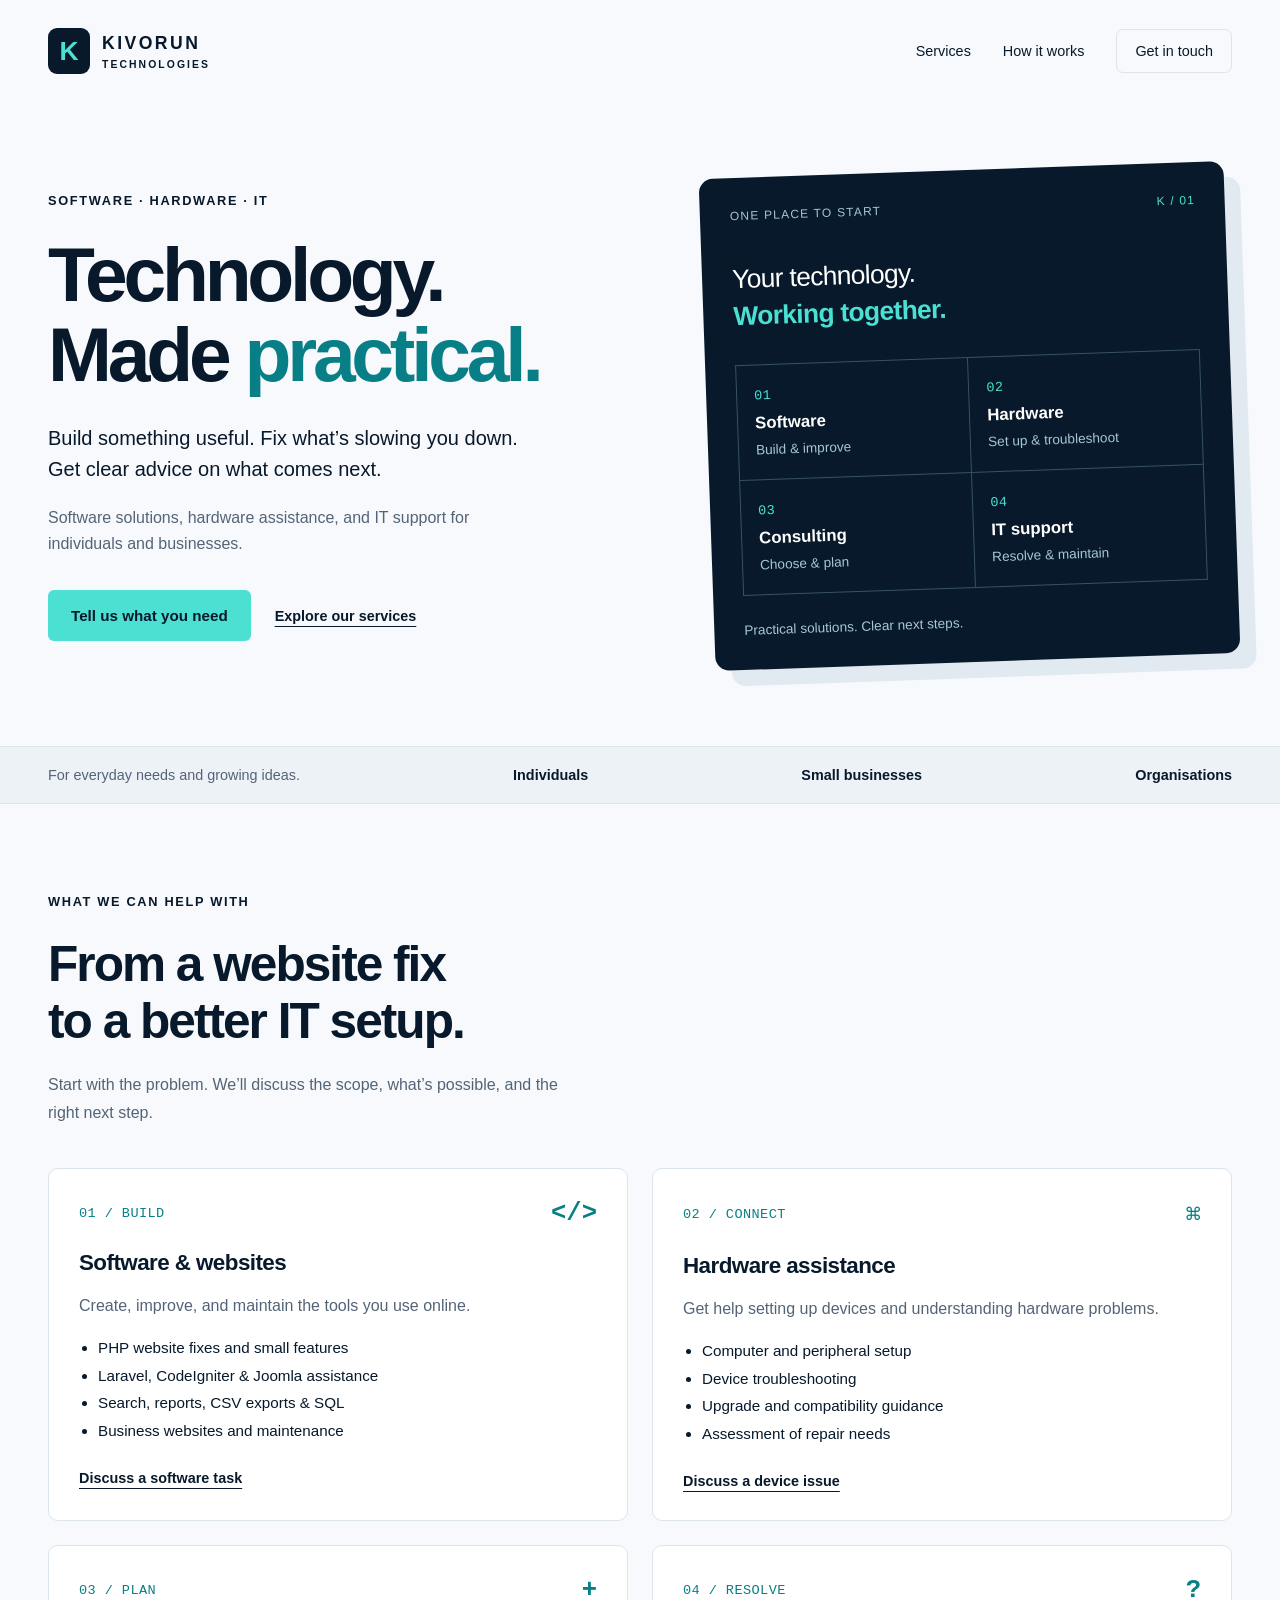
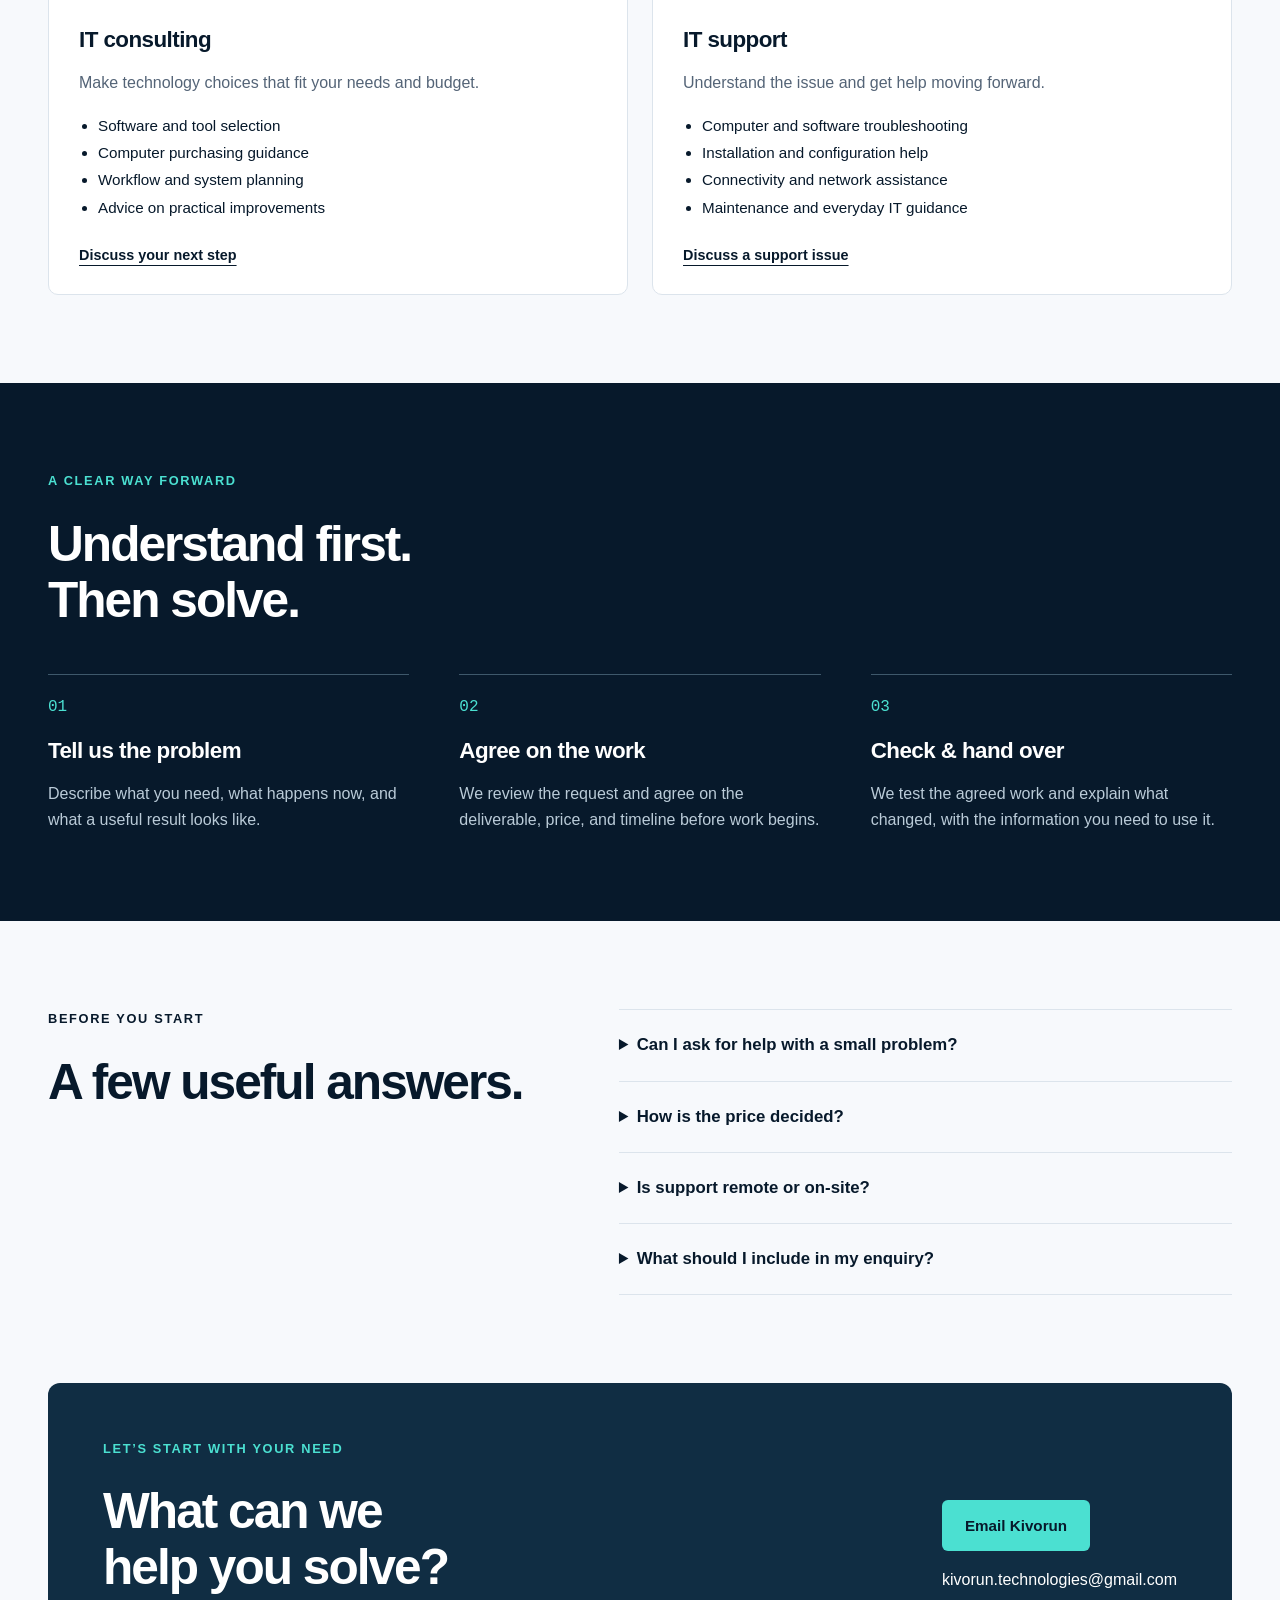
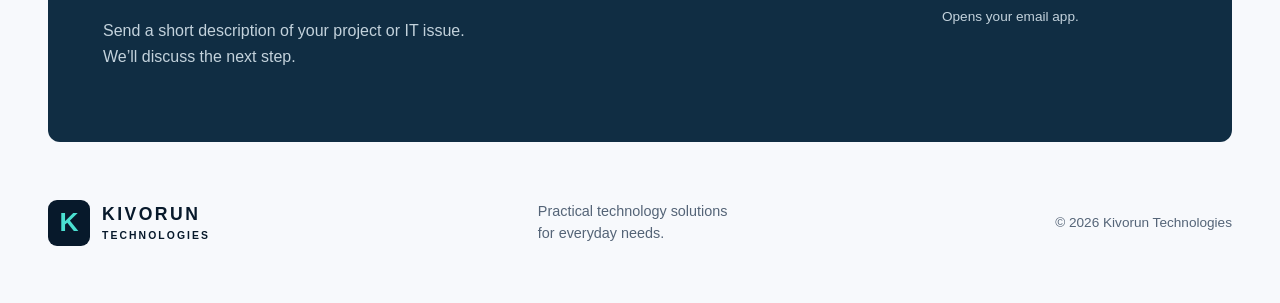
==== index.html @ 5a0845a8 "Launch Kivorun Technologies company website" ====
<!doctype html>
<html lang="en">
<head>
<meta charset="utf-8"><meta name="viewport" content="width=device-width,initial-scale=1">
<title>Kivorun Technologies | Software, Hardware & IT Support</title>
<meta name="description" content="Practical software and website solutions, hardware assistance, IT consulting and technical support for individuals and businesses.">
<meta name="theme-color" content="#07192b">
<link rel="icon" type="image/svg+xml" href="data:image/svg+xml,%3Csvg xmlns='http://www.w3.org/2000/svg' viewBox='0 0 64 64'%3E%3Crect width='64' height='64' rx='14' fill='%2307192b'/%3E%3Cpath d='M18 14v36M46 14L28 32l18 18' stroke='%234be0d1' stroke-width='7' fill='none'/%3E%3C/svg%3E">
<link rel="stylesheet" href="styles.css">
</head>
<body>
<a class="skip" href="#main">Skip to content</a>
<header class="shell header">
<a href="#" class="brand" aria-label="Kivorun Technologies home"><span class="mark" aria-hidden="true">K</span><span>KIVORUN<small>TECHNOLOGIES</small></span></a>
<nav aria-label="Main navigation"><a href="#services">Services</a><a href="#approach">How it works</a><a class="nav-contact" href="#contact">Get in touch</a></nav>
</header>
<main id="main">
<section class="hero shell">
<div class="hero-copy"><p class="eyebrow">SOFTWARE · HARDWARE · IT</p><h1>Technology.<br>Made <span>practical.</span></h1><p class="lead">Build something useful. Fix what’s slowing you down. Get clear advice on what comes next.</p><p class="hero-detail">Software solutions, hardware assistance, and IT support for individuals and businesses.</p><div class="actions"><a class="button primary" href="#contact">Tell us what you need</a><a class="text-link" href="#services">Explore our services</a></div></div>
<div class="service-map" role="img" aria-label="Four connected service areas: software, hardware, consulting and support."><div class="map-top"><span>ONE PLACE TO START</span><span class="map-id">K / 01</span></div><div class="map-center">Your technology.<br><strong>Working together.</strong></div><div class="map-grid"><div><span class="number">01</span><strong>Software</strong><small>Build & improve</small></div><div><span class="number">02</span><strong>Hardware</strong><small>Set up & troubleshoot</small></div><div><span class="number">03</span><strong>Consulting</strong><small>Choose & plan</small></div><div><span class="number">04</span><strong>IT support</strong><small>Resolve & maintain</small></div></div><div class="map-bottom">Practical solutions. Clear next steps.</div></div>
</section>
<div class="audience"><div class="shell"><p>For everyday needs and growing ideas.</p><span>Individuals</span><span>Small businesses</span><span>Organisations</span></div></div>
<section class="section shell" id="services"><div class="section-heading"><p class="eyebrow">WHAT WE CAN HELP WITH</p><h2>From a website fix<br>to a better IT setup.</h2><p>Start with the problem. We’ll discuss the scope, what’s possible, and the right next step.</p></div>
<div class="services">
<article class="service"><div class="service-head"><span class="number">01 / BUILD</span><span aria-hidden="true">&lt;/&gt;</span></div><h3>Software & websites</h3><p>Create, improve, and maintain the tools you use online.</p><ul><li>PHP website fixes and small features</li><li>Laravel, CodeIgniter & Joomla assistance</li><li>Search, reports, CSV exports & SQL</li><li>Business websites and maintenance</li></ul><a href="mailto:kivorun.technologies@gmail.com?subject=Software%20and%20website%20enquiry">Discuss a software task</a></article>
<article class="service"><div class="service-head"><span class="number">02 / CONNECT</span><span aria-hidden="true">⌘</span></div><h3>Hardware assistance</h3><p>Get help setting up devices and understanding hardware problems.</p><ul><li>Computer and peripheral setup</li><li>Device troubleshooting</li><li>Upgrade and compatibility guidance</li><li>Assessment of repair needs</li></ul><a href="mailto:kivorun.technologies@gmail.com?subject=Hardware%20assistance%20enquiry">Discuss a device issue</a></article>
<article class="service"><div class="service-head"><span class="number">03 / PLAN</span><span aria-hidden="true">+</span></div><h3>IT consulting</h3><p>Make technology choices that fit your needs and budget.</p><ul><li>Software and tool selection</li><li>Computer purchasing guidance</li><li>Workflow and system planning</li><li>Advice on practical improvements</li></ul><a href="mailto:kivorun.technologies@gmail.com?subject=IT%20consulting%20enquiry">Discuss your next step</a></article>
<article class="service"><div class="service-head"><span class="number">04 / RESOLVE</span><span aria-hidden="true">?</span></div><h3>IT support</h3><p>Understand the issue and get help moving forward.</p><ul><li>Computer and software troubleshooting</li><li>Installation and configuration help</li><li>Connectivity and network assistance</li><li>Maintenance and everyday IT guidance</li></ul><a href="mailto:kivorun.technologies@gmail.com?subject=IT%20support%20enquiry">Discuss a support issue</a></article>
</div></section>
<section class="approach section" id="approach"><div class="shell"><div class="section-heading"><p class="eyebrow">A CLEAR WAY FORWARD</p><h2>Understand first.<br>Then solve.</h2></div><ol class="steps"><li><span>01</span><h3>Tell us the problem</h3><p>Describe what you need, what happens now, and what a useful result looks like.</p></li><li><span>02</span><h3>Agree on the work</h3><p>We review the request and agree on the deliverable, price, and timeline before work begins.</p></li><li><span>03</span><h3>Check & hand over</h3><p>We test the agreed work and explain what changed, with the information you need to use it.</p></li></ol></div></section>
<section class="section shell questions"><div class="section-heading"><p class="eyebrow">BEFORE YOU START</p><h2>A few useful answers.</h2></div><div class="faq"><details><summary>Can I ask for help with a small problem?</summary><p>Yes. A broken form, a software issue, or advice on a computer upgrade is a good place to start. You don’t need a large project to get in touch.</p></details><details><summary>How is the price decided?</summary><p>Pricing depends on the work involved. We review your request first, then agree on the scope and quote before you commit.</p></details><details><summary>Is support remote or on-site?</summary><p>Some software and IT tasks can be handled remotely. For hardware or on-site requests, include your general area so we can confirm whether the work can be arranged.</p></details><details><summary>What should I include in my enquiry?</summary><p>Tell us the service you need, a short description of the issue, and any deadline. Screenshots can help, but remove passwords and private information before sending them.</p></details></div></section>
<section class="contact shell" id="contact"><div><p class="eyebrow">LET’S START WITH YOUR NEED</p><h2>What can we<br>help you solve?</h2><p>Send a short description of your project or IT issue.<br>We’ll discuss the next step.</p></div><div class="contact-action"><a class="button primary" href="mailto:kivorun.technologies@gmail.com?subject=Enquiry%20for%20Kivorun%20Technologies">Email Kivorun</a><a class="email" href="mailto:kivorun.technologies@gmail.com">kivorun.technologies@gmail.com</a><small>Opens your email app.</small></div></section>
</main><footer class="shell footer"><a class="brand" href="#"><span class="mark" aria-hidden="true">K</span><span>KIVORUN<small>TECHNOLOGIES</small></span></a><p>Practical technology solutions<br>for everyday needs.</p><small>© 2026 Kivorun Technologies</small></footer>
</body></html>
---- styles.css ----
:root{--ink:#07192b;--ink2:#102d43;--cyan:#4be0d1;--paper:#f7f9fc;--muted:#546477;--line:#dce4ec;font-family:Arial,Helvetica,sans-serif;color:var(--ink);background:var(--paper);font-synthesis:none;scroll-behavior:smooth}*{box-sizing:border-box}body{margin:0}a{color:inherit;text-decoration:none}a:hover{text-decoration:underline}a:focus-visible,summary:focus-visible{outline:3px solid #007c85;outline-offset:5px}.shell{width:min(1200px,calc(100% - 96px));margin-inline:auto}.skip{position:absolute;left:20px;top:-100px;background:white;padding:16px;z-index:20}.skip:focus{top:12px}.header{display:flex;align-items:center;justify-content:space-between;padding-block:28px}.brand{display:flex;gap:12px;align-items:center;font-size:1.1rem;font-weight:800;letter-spacing:.14em}.brand small{display:block;font-size:.65rem;letter-spacing:.2em;margin-top:5px}.mark{width:42px;height:46px;background:var(--ink);color:var(--cyan);display:grid;place-items:center;border-radius:9px;font-size:1.65rem;letter-spacing:0}nav{display:flex;align-items:center;gap:32px;font-size:.9rem}.nav-contact{border:1px solid var(--line);border-radius:7px;padding:13px 18px}.hero{display:grid;grid-template-columns:1.12fr 1fr;gap:70px;padding-block:68px 84px;align-items:center}.eyebrow{font-size:.8rem;letter-spacing:.13em;font-weight:700;margin:0 0 24px;line-height:1.6}h1{font-size:clamp(3.25rem,6vw,5.7rem);letter-spacing:-.055em;line-height:1.04;margin:0 0 28px;font-weight:800}h1 span{color:#087f87}.lead{font-size:1.25rem;line-height:1.55;max-width:475px;margin:0 0 20px}.hero-detail{font-size:1rem;color:var(--muted);line-height:1.6;max-width:430px}.actions{display:flex;gap:24px;align-items:center;flex-wrap:wrap;margin-top:34px}.button{display:inline-block;padding:17px 23px;border-radius:6px;font-weight:700;font-size:.95rem;text-align:center}.primary{background:var(--cyan);color:var(--ink)}.primary:hover{background:#75eadf;text-decoration:none}.text-link{font-size:.9rem;font-weight:700;text-decoration:underline;text-underline-offset:5px}.service-map{background:var(--ink);color:white;box-shadow:16px 16px 0 #e1eaf1;border-radius:14px;padding:30px;transform:rotate(-2deg)}.map-top{display:flex;justify-content:space-between;gap:20px;color:#a6c6d6;font-size:.75rem;letter-spacing:.1em;line-height:1.4}.map-id{color:var(--cyan)}.map-center{font-size:1.65rem;line-height:1.4;padding:36px 0 30px;letter-spacing:-.025em}.map-center strong{color:var(--cyan)}.map-grid{display:grid;grid-template-columns:1fr 1fr;border-top:1px solid #365264;border-left:1px solid #365264}.map-grid>div{padding:20px 17px;border-right:1px solid #365264;border-bottom:1px solid #365264}.map-grid strong{display:block;font-size:1.05rem;margin:10px 0 7px}.map-grid small{color:#a6c6d6;font-size:.85rem;line-height:1.4}.number{font-family:monospace;font-size:.85rem;letter-spacing:.03em}.map-grid .number{color:var(--cyan)}.map-bottom{color:#a6c6d6;font-size:.85rem;margin-top:25px;line-height:1.4}.audience{border-top:1px solid var(--line);border-bottom:1px solid var(--line);background:#edf2f7}.audience .shell{display:flex;align-items:center;justify-content:space-between;gap:28px;padding-block:20px;flex-wrap:wrap;font-size:.9rem}.audience p{margin:0;color:var(--muted)}.audience span{font-weight:700}.section{padding-block:88px}.section-heading{max-width:670px}h2{font-size:clamp(2rem,4vw,3.1rem);line-height:1.14;letter-spacing:-.04em;margin:0 0 22px}h3{font-size:1.4rem;letter-spacing:-.025em;line-height:1.3;margin:20px 0 13px}.section-heading>p:last-child{line-height:1.7;color:var(--muted);max-width:540px}.services{display:grid;grid-template-columns:repeat(2,1fr);gap:24px;margin-top:42px}.service{padding:30px;background:white;border:1px solid var(--line);border-radius:10px}.service-head{display:flex;justify-content:space-between;align-items:center;color:#087f87}.service-head>span:last-child{font-size:1.6rem;font-family:monospace;font-weight:700}.service p{color:var(--muted);line-height:1.6}.service ul{padding-left:19px;font-size:.95rem;line-height:1.8;margin-bottom:25px}.service>a{font-size:.9rem;font-weight:700;text-decoration:underline;text-underline-offset:5px}.approach{background:var(--ink);color:white}.approach .eyebrow{color:var(--cyan)}.steps{list-style:none;display:grid;grid-template-columns:repeat(3,1fr);gap:50px;padding:0;margin:45px 0 0}.steps li{border-top:1px solid #3e586b;padding-top:22px}.steps span{font-family:monospace;color:var(--cyan);font-size:1rem}.steps p{color:#bacbd8;line-height:1.65;margin-bottom:0}.questions{display:grid;grid-template-columns:1fr 1.2fr;gap:60px}.faq details{border-bottom:1px solid var(--line);padding-block:22px}.faq details:first-child{border-top:1px solid var(--line)}summary{font-size:1.05rem;font-weight:700;cursor:pointer;line-height:1.55}details p{color:var(--muted);line-height:1.7}.contact{background:var(--ink2);border-radius:12px;padding:55px;display:flex;align-items:center;justify-content:space-between;gap:40px;color:white}.contact .eyebrow{color:var(--cyan)}.contact p{line-height:1.65;color:#c3d2dc}.contact-action{display:flex;flex-direction:column;align-items:flex-start;gap:20px}.email{font-size:1rem;overflow-wrap:anywhere}.contact-action small{color:#c3d2dc;font-size:.85rem}.footer{display:flex;align-items:center;justify-content:space-between;gap:30px;padding-block:45px}.footer p{font-size:.9rem;color:var(--muted);line-height:1.5}.footer>small{font-size:.85rem;color:var(--muted)}@media(max-width:900px){.shell{width:calc(100% - 48px)}.hero{gap:35px}.service-map{padding:22px;transform:none}.questions{gap:35px}.steps{gap:26px}.contact{padding:36px}.footer{flex-wrap:wrap}}@media(max-width:680px){.shell{width:calc(100% - 36px)}.header{padding-block:20px;gap:15px;align-items:flex-start}.brand{font-size:.95rem}.mark{width:35px;height:40px}nav{gap:16px;flex-wrap:wrap;justify-content:flex-end;font-size:.85rem}nav a:nth-child(2){display:none}.nav-contact{padding:10px}.hero{grid-template-columns:1fr;padding-block:35px 50px;gap:35px}h1{font-size:3.6rem}.lead{font-size:1.15rem}.service-map{box-shadow:8px 8px 0 #e1eaf1}.audience .shell{gap:18px}.audience p{width:100%}.audience span{font-size:.85rem}.section{padding-block:55px}.services,.steps,.questions{grid-template-columns:1fr}.service{padding:24px}.steps{gap:30px}.questions{gap:18px}.contact{flex-direction:column;align-items:flex-start;padding:28px;gap:20px}.footer{align-items:flex-start;gap:20px;padding-block:35px}.footer p{margin:0}.footer>small{width:100%}.actions{gap:20px}}@media(prefers-reduced-motion:reduce){:root{scroll-behavior:auto}}
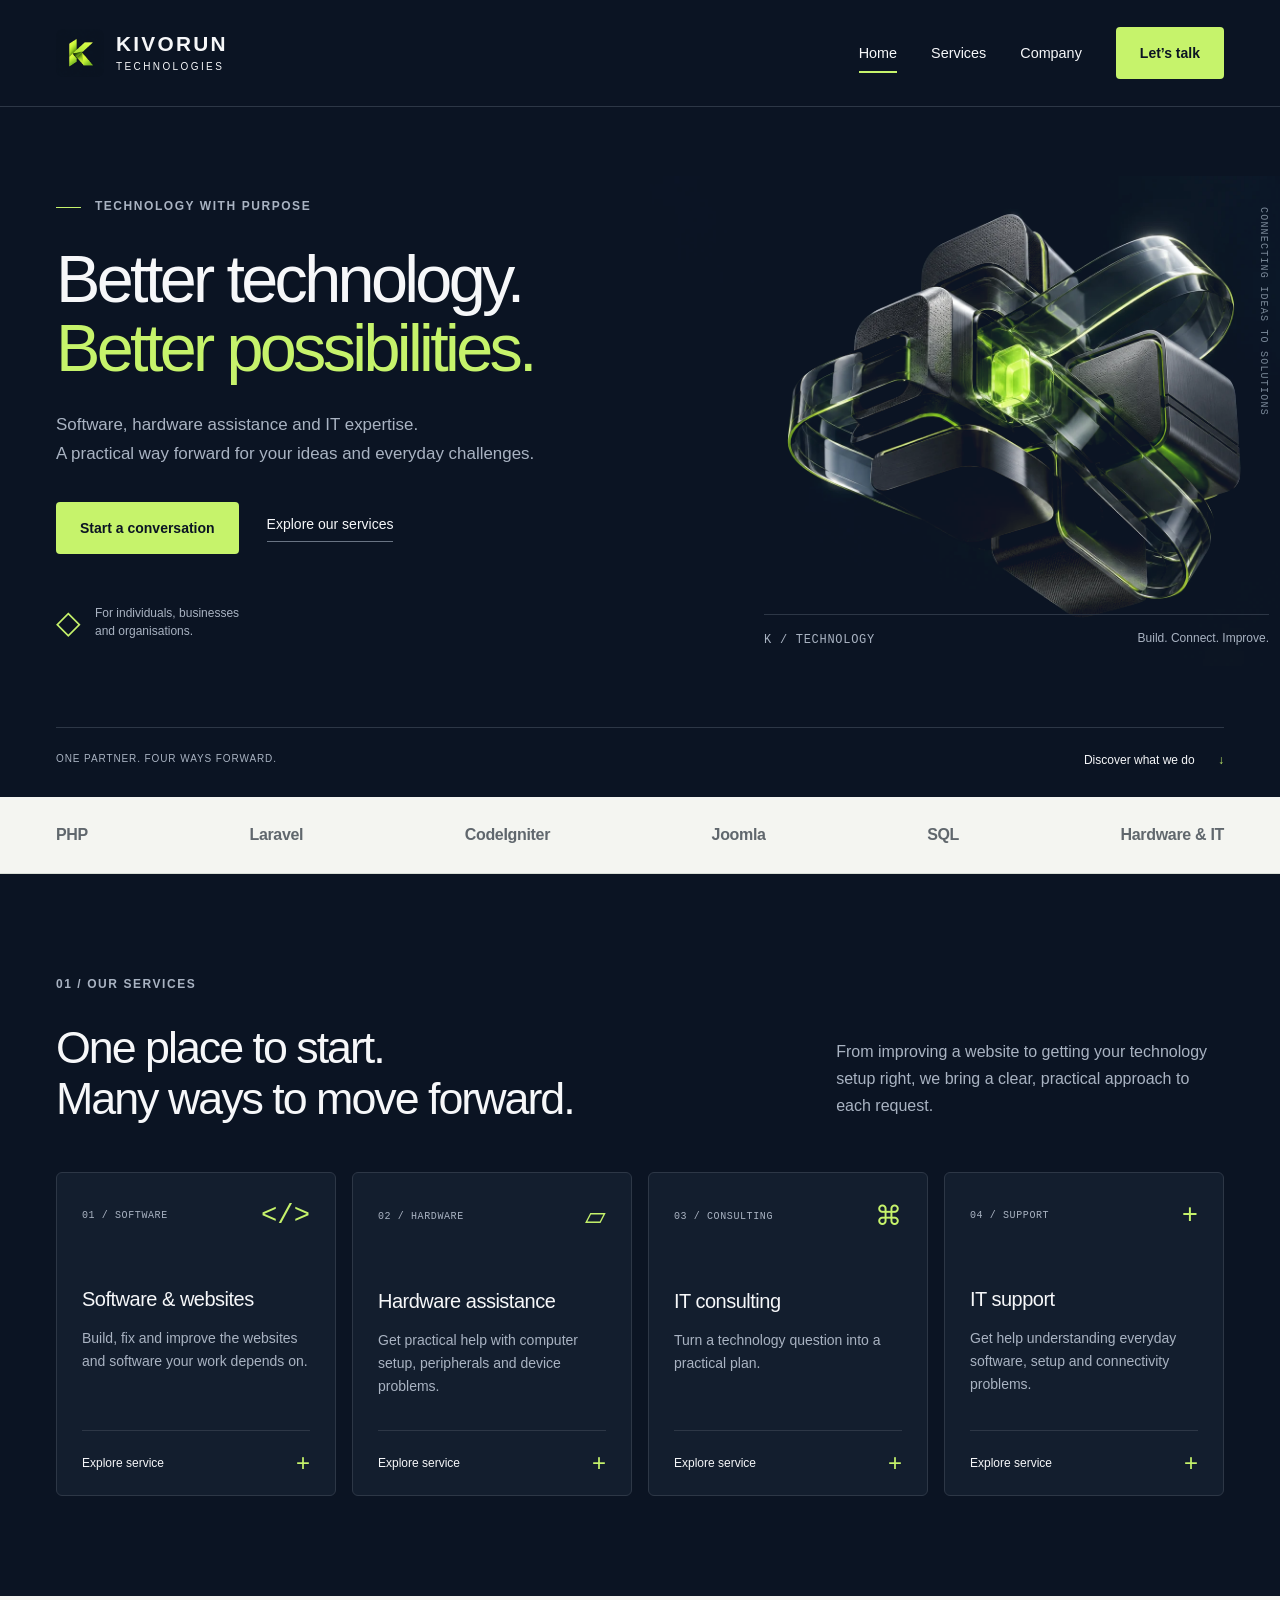
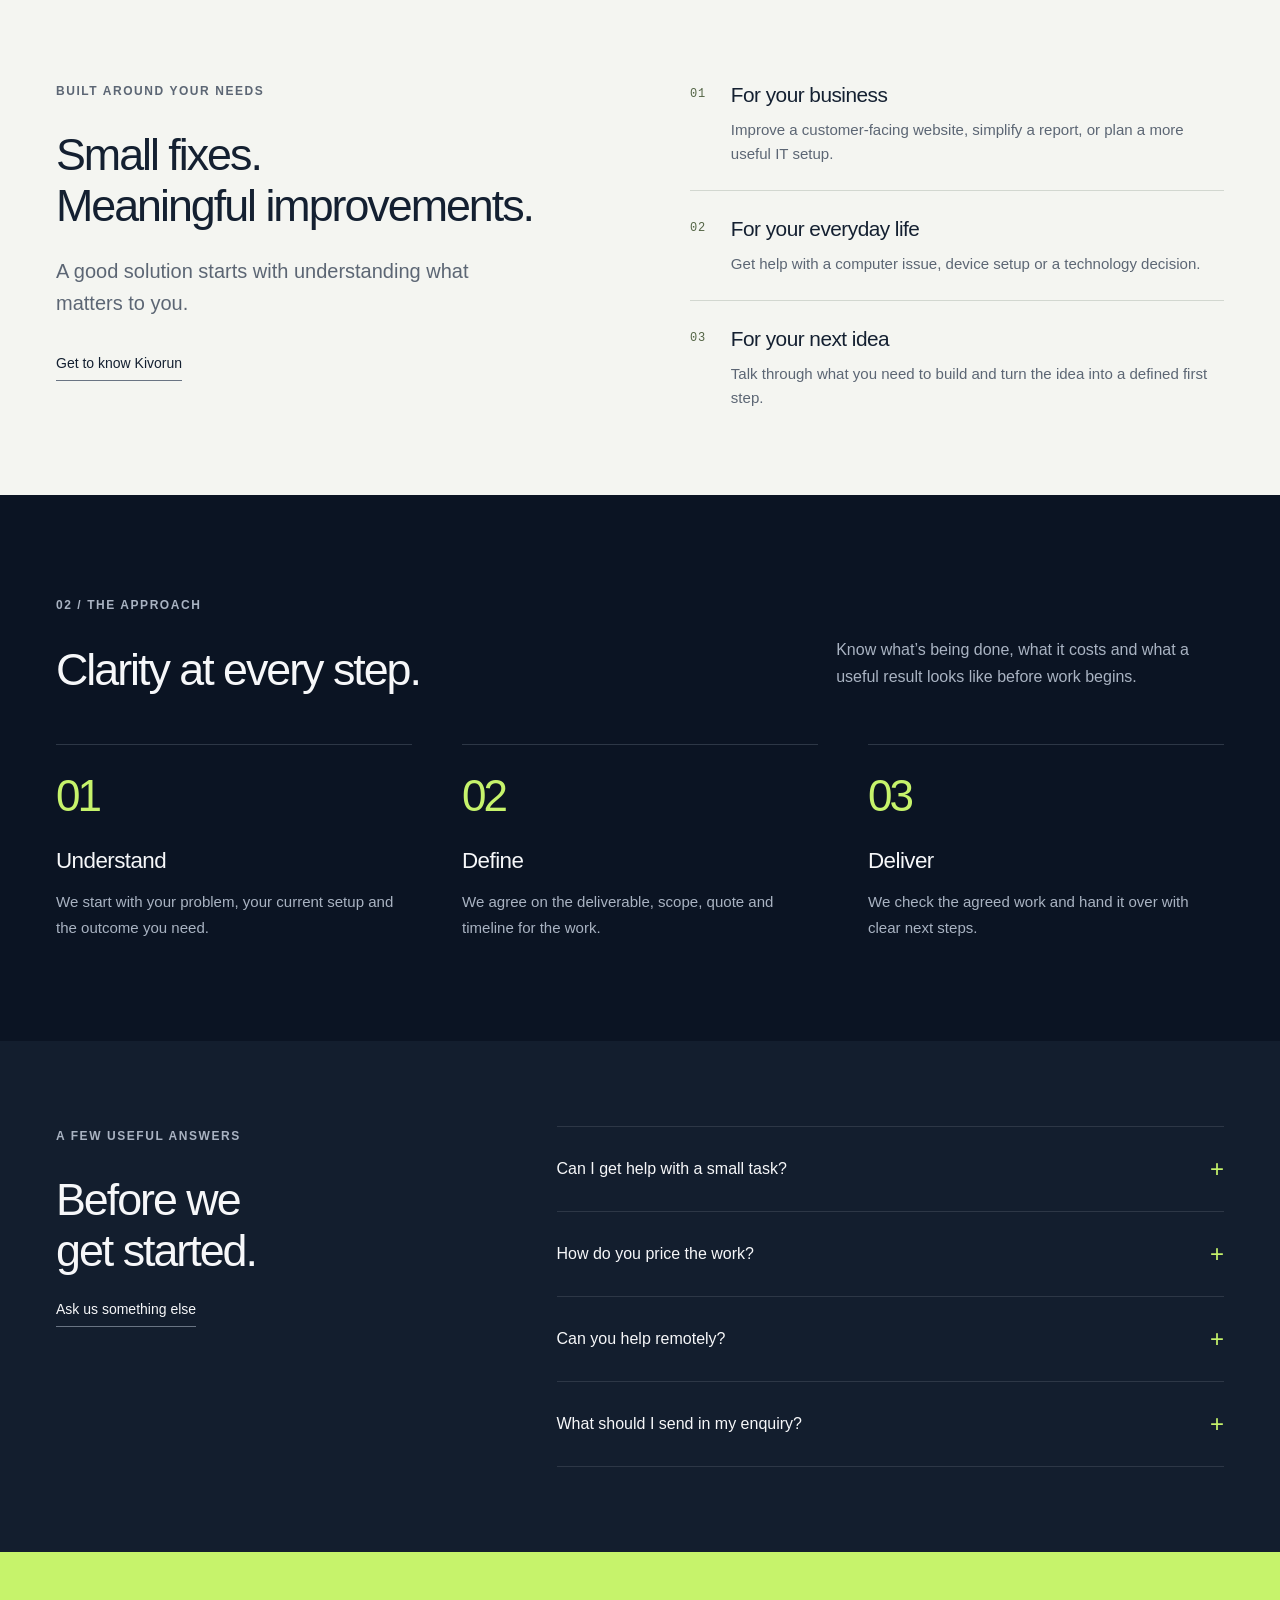
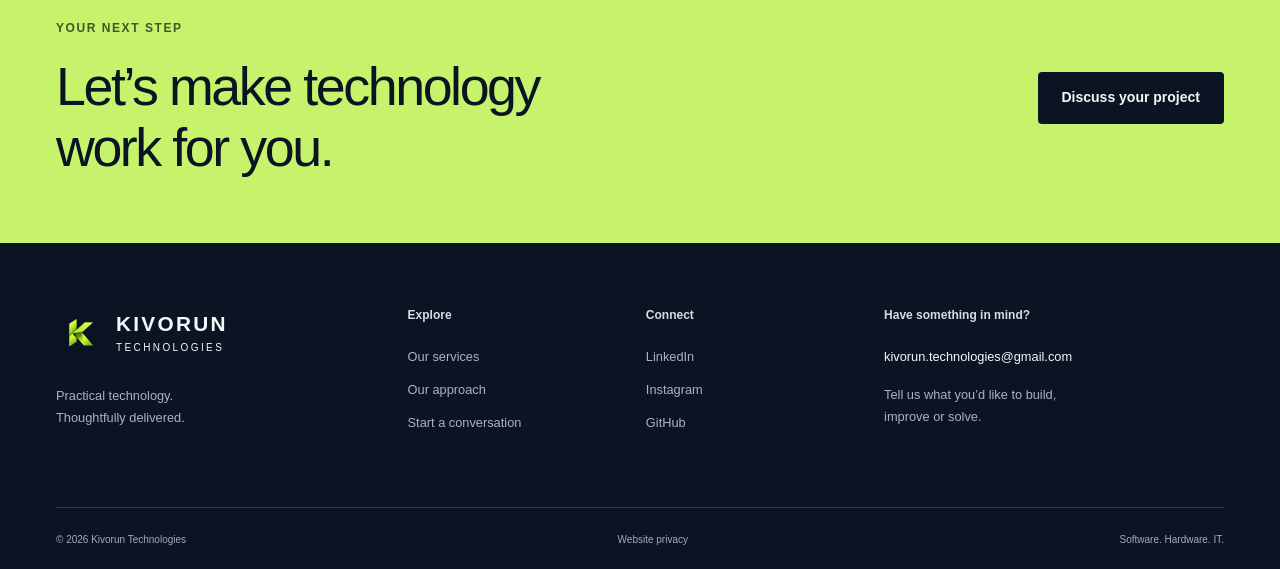
==== commit f7df5704: "Refresh company website and brand identity" ====
--- a/index.html
+++ b/index.html
@@ -1,34 +1 @@
-<!doctype html>
-<html lang="en">
-<head>
-<meta charset="utf-8"><meta name="viewport" content="width=device-width,initial-scale=1">
-<title>Kivorun Technologies | Software, Hardware & IT Support</title>
-<meta name="description" content="Practical software and website solutions, hardware assistance, IT consulting and technical support for individuals and businesses.">
-<meta name="theme-color" content="#07192b">
-<link rel="icon" type="image/svg+xml" href="data:image/svg+xml,%3Csvg xmlns='http://www.w3.org/2000/svg' viewBox='0 0 64 64'%3E%3Crect width='64' height='64' rx='14' fill='%2307192b'/%3E%3Cpath d='M18 14v36M46 14L28 32l18 18' stroke='%234be0d1' stroke-width='7' fill='none'/%3E%3C/svg%3E">
-<link rel="stylesheet" href="styles.css">
-</head>
-<body>
-<a class="skip" href="#main">Skip to content</a>
-<header class="shell header">
-<a href="#" class="brand" aria-label="Kivorun Technologies home"><span class="mark" aria-hidden="true">K</span><span>KIVORUN<small>TECHNOLOGIES</small></span></a>
-<nav aria-label="Main navigation"><a href="#services">Services</a><a href="#approach">How it works</a><a class="nav-contact" href="#contact">Get in touch</a></nav>
-</header>
-<main id="main">
-<section class="hero shell">
-<div class="hero-copy"><p class="eyebrow">SOFTWARE · HARDWARE · IT</p><h1>Technology.<br>Made <span>practical.</span></h1><p class="lead">Build something useful. Fix what’s slowing you down. Get clear advice on what comes next.</p><p class="hero-detail">Software solutions, hardware assistance, and IT support for individuals and businesses.</p><div class="actions"><a class="button primary" href="#contact">Tell us what you need</a><a class="text-link" href="#services">Explore our services</a></div></div>
-<div class="service-map" role="img" aria-label="Four connected service areas: software, hardware, consulting and support."><div class="map-top"><span>ONE PLACE TO START</span><span class="map-id">K / 01</span></div><div class="map-center">Your technology.<br><strong>Working together.</strong></div><div class="map-grid"><div><span class="number">01</span><strong>Software</strong><small>Build & improve</small></div><div><span class="number">02</span><strong>Hardware</strong><small>Set up & troubleshoot</small></div><div><span class="number">03</span><strong>Consulting</strong><small>Choose & plan</small></div><div><span class="number">04</span><strong>IT support</strong><small>Resolve & maintain</small></div></div><div class="map-bottom">Practical solutions. Clear next steps.</div></div>
-</section>
-<div class="audience"><div class="shell"><p>For everyday needs and growing ideas.</p><span>Individuals</span><span>Small businesses</span><span>Organisations</span></div></div>
-<section class="section shell" id="services"><div class="section-heading"><p class="eyebrow">WHAT WE CAN HELP WITH</p><h2>From a website fix<br>to a better IT setup.</h2><p>Start with the problem. We’ll discuss the scope, what’s possible, and the right next step.</p></div>
-<div class="services">
-<article class="service"><div class="service-head"><span class="number">01 / BUILD</span><span aria-hidden="true">&lt;/&gt;</span></div><h3>Software & websites</h3><p>Create, improve, and maintain the tools you use online.</p><ul><li>PHP website fixes and small features</li><li>Laravel, CodeIgniter & Joomla assistance</li><li>Search, reports, CSV exports & SQL</li><li>Business websites and maintenance</li></ul><a href="mailto:kivorun.technologies@gmail.com?subject=Software%20and%20website%20enquiry">Discuss a software task</a></article>
-<article class="service"><div class="service-head"><span class="number">02 / CONNECT</span><span aria-hidden="true">⌘</span></div><h3>Hardware assistance</h3><p>Get help setting up devices and understanding hardware problems.</p><ul><li>Computer and peripheral setup</li><li>Device troubleshooting</li><li>Upgrade and compatibility guidance</li><li>Assessment of repair needs</li></ul><a href="mailto:kivorun.technologies@gmail.com?subject=Hardware%20assistance%20enquiry">Discuss a device issue</a></article>
-<article class="service"><div class="service-head"><span class="number">03 / PLAN</span><span aria-hidden="true">+</span></div><h3>IT consulting</h3><p>Make technology choices that fit your needs and budget.</p><ul><li>Software and tool selection</li><li>Computer purchasing guidance</li><li>Workflow and system planning</li><li>Advice on practical improvements</li></ul><a href="mailto:kivorun.technologies@gmail.com?subject=IT%20consulting%20enquiry">Discuss your next step</a></article>
-<article class="service"><div class="service-head"><span class="number">04 / RESOLVE</span><span aria-hidden="true">?</span></div><h3>IT support</h3><p>Understand the issue and get help moving forward.</p><ul><li>Computer and software troubleshooting</li><li>Installation and configuration help</li><li>Connectivity and network assistance</li><li>Maintenance and everyday IT guidance</li></ul><a href="mailto:kivorun.technologies@gmail.com?subject=IT%20support%20enquiry">Discuss a support issue</a></article>
-</div></section>
-<section class="approach section" id="approach"><div class="shell"><div class="section-heading"><p class="eyebrow">A CLEAR WAY FORWARD</p><h2>Understand first.<br>Then solve.</h2></div><ol class="steps"><li><span>01</span><h3>Tell us the problem</h3><p>Describe what you need, what happens now, and what a useful result looks like.</p></li><li><span>02</span><h3>Agree on the work</h3><p>We review the request and agree on the deliverable, price, and timeline before work begins.</p></li><li><span>03</span><h3>Check & hand over</h3><p>We test the agreed work and explain what changed, with the information you need to use it.</p></li></ol></div></section>
-<section class="section shell questions"><div class="section-heading"><p class="eyebrow">BEFORE YOU START</p><h2>A few useful answers.</h2></div><div class="faq"><details><summary>Can I ask for help with a small problem?</summary><p>Yes. A broken form, a software issue, or advice on a computer upgrade is a good place to start. You don’t need a large project to get in touch.</p></details><details><summary>How is the price decided?</summary><p>Pricing depends on the work involved. We review your request first, then agree on the scope and quote before you commit.</p></details><details><summary>Is support remote or on-site?</summary><p>Some software and IT tasks can be handled remotely. For hardware or on-site requests, include your general area so we can confirm whether the work can be arranged.</p></details><details><summary>What should I include in my enquiry?</summary><p>Tell us the service you need, a short description of the issue, and any deadline. Screenshots can help, but remove passwords and private information before sending them.</p></details></div></section>
-<section class="contact shell" id="contact"><div><p class="eyebrow">LET’S START WITH YOUR NEED</p><h2>What can we<br>help you solve?</h2><p>Send a short description of your project or IT issue.<br>We’ll discuss the next step.</p></div><div class="contact-action"><a class="button primary" href="mailto:kivorun.technologies@gmail.com?subject=Enquiry%20for%20Kivorun%20Technologies">Email Kivorun</a><a class="email" href="mailto:kivorun.technologies@gmail.com">kivorun.technologies@gmail.com</a><small>Opens your email app.</small></div></section>
-</main><footer class="shell footer"><a class="brand" href="#"><span class="mark" aria-hidden="true">K</span><span>KIVORUN<small>TECHNOLOGIES</small></span></a><p>Practical technology solutions<br>for everyday needs.</p><small>© 2026 Kivorun Technologies</small></footer>
-</body></html>
+<!doctype html><html lang="en"><head><meta charset="utf-8"><meta name="viewport" content="width=device-width,initial-scale=1"><title>Software, websites &amp; practical IT solutions | Kivorun Technologies</title><meta name="description" content="Software and website solutions, hardware assistance, IT consulting and support for individuals and businesses."><meta name="theme-color" content="#0b1423"><link rel="canonical" href="https://kivorun-technologies.pages.dev/"><meta property="og:title" content="Software, websites &amp; practical IT solutions | Kivorun Technologies"><meta property="og:description" content="Software and website solutions, hardware assistance, IT consulting and support for individuals and businesses."><meta property="og:type" content="website"><meta property="og:url" content="https://kivorun-technologies.pages.dev/"><meta property="og:image" content="https://kivorun-technologies.pages.dev/assets/social-cover.png"><meta name="twitter:card" content="summary_large_image"><link rel="icon" href="assets/logo.png"><link rel="stylesheet" href="styles.css"><script src="app.js" defer></script><script type="application/ld+json">{"@context": "https://schema.org", "@type": "Organization", "name": "Kivorun Technologies", "url": "https://kivorun-technologies.pages.dev/", "email": "kivorun.technologies@gmail.com", "logo": "https://kivorun-technologies.pages.dev/assets/logo.png", "sameAs": ["https://www.linkedin.com/company/kivorun-technologies/", "https://www.instagram.com/kivorun.technologies/", "https://github.com/kivorun-technologies"]}</script></head><body><a class="skip" href="#main">Skip to content</a><header class="site-header"><div class="shell header-inner"><a class="brand" href="index.html" aria-label="Kivorun Technologies home"><span class="brand-symbol"><img src="assets/logo.png" width="48" height="48" alt=""></span><span class="brand-name">KIVORUN<small>TECHNOLOGIES</small></span></a><button class="menu-toggle" aria-controls="main-nav" aria-expanded="false">Menu <span aria-hidden="true">+</span></button><nav id="main-nav" aria-label="Main navigation"><a href="index.html" aria-current="page">Home</a><a href="services.html">Services</a><a href="about.html">Company</a><a class="button nav-cta" href="contact.html">Let’s talk</a></nav></div></header><main id="main"><section class="hero"><div class="shell hero-grid"><div class="hero-copy"><p class="eyebrow"><span class="line"></span> TECHNOLOGY WITH PURPOSE</p><h1>Better technology.<br><em>Better possibilities.</em></h1><p class="hero-intro">Software, hardware assistance and IT expertise.<br class="desktop-break"> A practical way forward for your ideas and everyday challenges.</p><div class="hero-actions"><a class="button button-lime" href="contact.html">Start a conversation</a><a class="underlink" href="services.html">Explore our services</a></div><div class="hero-note"><span class="note-symbol" aria-hidden="true">◇</span><span>For individuals, businesses<br>and organisations.</span></div></div><div class="hero-art"><img src="assets/hero.webp" width="1536" height="1024" alt="Abstract connected glass and graphite modules with a luminous green centre"><span class="art-label">CONNECTING IDEAS TO SOLUTIONS</span><div class="art-caption"><span class="mono">K / TECHNOLOGY</span><span>Build. Connect. Improve.</span></div></div></div><div class="shell hero-bottom"><span>ONE PARTNER. FOUR WAYS FORWARD.</span><a href="#services">Discover what we do <span aria-hidden="true">↓</span></a></div></section><section class="capability-strip" aria-label="Technology capabilities"><div class="shell"><span>PHP</span><span>Laravel</span><span>CodeIgniter</span><span>Joomla</span><span>SQL</span><span>Hardware & IT</span></div></section><section class="section shell" id="services"><div class="section-top"><div><p class="eyebrow">01 / OUR SERVICES</p><h2>One place to start.<br>Many ways to move forward.</h2></div><p>From improving a website to getting your technology setup right, we bring a clear, practical approach to each request.</p></div><div class="service-grid"><a class="service-card" href="services.html#software"><div class="card-top"><span class="mono">01 / SOFTWARE</span><span class="service-icon" aria-hidden="true">&lt;/&gt;</span></div><h3>Software & websites</h3><p>Build, fix and improve the websites and software your work depends on.</p><div class="card-foot"><span>Explore service</span><span aria-hidden="true">+</span></div></a><a class="service-card" href="services.html#hardware"><div class="card-top"><span class="mono">02 / HARDWARE</span><span class="service-icon" aria-hidden="true">▱</span></div><h3>Hardware assistance</h3><p>Get practical help with computer setup, peripherals and device problems.</p><div class="card-foot"><span>Explore service</span><span aria-hidden="true">+</span></div></a><a class="service-card" href="services.html#consulting"><div class="card-top"><span class="mono">03 / CONSULTING</span><span class="service-icon" aria-hidden="true">⌘</span></div><h3>IT consulting</h3><p>Turn a technology question into a practical plan.</p><div class="card-foot"><span>Explore service</span><span aria-hidden="true">+</span></div></a><a class="service-card" href="services.html#support"><div class="card-top"><span class="mono">04 / SUPPORT</span><span class="service-icon" aria-hidden="true">+</span></div><h3>IT support</h3><p>Get help understanding everyday software, setup and connectivity problems.</p><div class="card-foot"><span>Explore service</span><span aria-hidden="true">+</span></div></a></div></section><section class="focus-section"><div class="shell focus-grid"><div><p class="eyebrow">BUILT AROUND YOUR NEEDS</p><h2>Small fixes.<br>Meaningful improvements.</h2><p class="large-copy">A good solution starts with understanding what matters to you.</p><a class="underlink" href="about.html">Get to know Kivorun</a></div><div class="need-list"><article><span class="mono">01</span><div><h3>For your business</h3><p>Improve a customer-facing website, simplify a report, or plan a more useful IT setup.</p></div></article><article><span class="mono">02</span><div><h3>For your everyday life</h3><p>Get help with a computer issue, device setup or a technology decision.</p></div></article><article><span class="mono">03</span><div><h3>For your next idea</h3><p>Talk through what you need to build and turn the idea into a defined first step.</p></div></article></div></div></section><section class="section shell"><div class="section-top"><div><p class="eyebrow">02 / THE APPROACH</p><h2>Clarity at every step.</h2></div><p>Know what’s being done, what it costs and what a useful result looks like before work begins.</p></div><ol class="process"><li><span class="process-number">01</span><h3>Understand</h3><p>We start with your problem, your current setup and the outcome you need.</p></li><li><span class="process-number">02</span><h3>Define</h3><p>We agree on the deliverable, scope, quote and timeline for the work.</p></li><li><span class="process-number">03</span><h3>Deliver</h3><p>We check the agreed work and hand it over with clear next steps.</p></li></ol></section><section class="faq-section"><div class="shell faq-grid"><div><p class="eyebrow">A FEW USEFUL ANSWERS</p><h2>Before we<br>get started.</h2><a class="underlink" href="contact.html">Ask us something else</a></div><div class="faq"><details><summary>Can I get help with a small task?</summary><p>Yes. A broken form, a CSV export, a device setup or advice on an upgrade can be a good starting point. You don’t need a large project to get in touch.</p></details><details><summary>How do you price the work?</summary><p>We review the request first and agree on a scope and quote before work starts. The price depends on the task, complexity and deliverable.</p></details><details><summary>Can you help remotely?</summary><p>Many website, software and setup tasks can be handled remotely. For hardware or on-site requests, include your general area so we can confirm whether the work can be arranged.</p></details><details><summary>What should I send in my enquiry?</summary><p>Describe the problem or idea, the result you want, and any timing constraints. Remove passwords and private customer information from screenshots before sharing them.</p></details></div></div></section><section class="cta-band"><div class="shell cta-inner"><div><p class="eyebrow">YOUR NEXT STEP</p><h2>Let’s make technology<br>work for you.</h2></div><a class="button button-dark" href="contact.html">Discuss your project</a></div></section></main><footer class="site-footer"><div class="shell footer-grid"><div><a class="brand" href="index.html"><span class="brand-symbol"><img src="assets/logo.png" width="48" height="48" alt=""></span><span class="brand-name">KIVORUN<small>TECHNOLOGIES</small></span></a><p>Practical technology.<br>Thoughtfully delivered.</p></div><div><h2>Explore</h2><a href="services.html">Our services</a><a href="about.html">Our approach</a><a href="contact.html">Start a conversation</a></div><div><h2>Connect</h2><a href="https://www.linkedin.com/company/kivorun-technologies/" target="_blank" rel="noopener noreferrer">LinkedIn<span class="sr-only"> (opens a new tab)</span></a><a href="https://www.instagram.com/kivorun.technologies/" target="_blank" rel="noopener noreferrer">Instagram<span class="sr-only"> (opens a new tab)</span></a><a href="https://github.com/kivorun-technologies" target="_blank" rel="noopener noreferrer">GitHub<span class="sr-only"> (opens a new tab)</span></a></div><div class="footer-enquiry"><h2>Have something in mind?</h2><a href="mailto:kivorun.technologies@gmail.com" class="email">kivorun.technologies@gmail.com</a><p>Tell us what you’d like to build,<br>improve or solve.</p></div></div><div class="shell footer-bottom"><span>© 2026 Kivorun Technologies</span><a href="privacy.html">Website privacy</a><span>Software. Hardware. IT.</span></div></footer></body></html>
--- a/styles.css
+++ b/styles.css
@@ -1 +1,4 @@
-:root{--ink:#07192b;--ink2:#102d43;--cyan:#4be0d1;--paper:#f7f9fc;--muted:#546477;--line:#dce4ec;font-family:Arial,Helvetica,sans-serif;color:var(--ink);background:var(--paper);font-synthesis:none;scroll-behavior:smooth}*{box-sizing:border-box}body{margin:0}a{color:inherit;text-decoration:none}a:hover{text-decoration:underline}a:focus-visible,summary:focus-visible{outline:3px solid #007c85;outline-offset:5px}.shell{width:min(1200px,calc(100% - 96px));margin-inline:auto}.skip{position:absolute;left:20px;top:-100px;background:white;padding:16px;z-index:20}.skip:focus{top:12px}.header{display:flex;align-items:center;justify-content:space-between;padding-block:28px}.brand{display:flex;gap:12px;align-items:center;font-size:1.1rem;font-weight:800;letter-spacing:.14em}.brand small{display:block;font-size:.65rem;letter-spacing:.2em;margin-top:5px}.mark{width:42px;height:46px;background:var(--ink);color:var(--cyan);display:grid;place-items:center;border-radius:9px;font-size:1.65rem;letter-spacing:0}nav{display:flex;align-items:center;gap:32px;font-size:.9rem}.nav-contact{border:1px solid var(--line);border-radius:7px;padding:13px 18px}.hero{display:grid;grid-template-columns:1.12fr 1fr;gap:70px;padding-block:68px 84px;align-items:center}.eyebrow{font-size:.8rem;letter-spacing:.13em;font-weight:700;margin:0 0 24px;line-height:1.6}h1{font-size:clamp(3.25rem,6vw,5.7rem);letter-spacing:-.055em;line-height:1.04;margin:0 0 28px;font-weight:800}h1 span{color:#087f87}.lead{font-size:1.25rem;line-height:1.55;max-width:475px;margin:0 0 20px}.hero-detail{font-size:1rem;color:var(--muted);line-height:1.6;max-width:430px}.actions{display:flex;gap:24px;align-items:center;flex-wrap:wrap;margin-top:34px}.button{display:inline-block;padding:17px 23px;border-radius:6px;font-weight:700;font-size:.95rem;text-align:center}.primary{background:var(--cyan);color:var(--ink)}.primary:hover{background:#75eadf;text-decoration:none}.text-link{font-size:.9rem;font-weight:700;text-decoration:underline;text-underline-offset:5px}.service-map{background:var(--ink);color:white;box-shadow:16px 16px 0 #e1eaf1;border-radius:14px;padding:30px;transform:rotate(-2deg)}.map-top{display:flex;justify-content:space-between;gap:20px;color:#a6c6d6;font-size:.75rem;letter-spacing:.1em;line-height:1.4}.map-id{color:var(--cyan)}.map-center{font-size:1.65rem;line-height:1.4;padding:36px 0 30px;letter-spacing:-.025em}.map-center strong{color:var(--cyan)}.map-grid{display:grid;grid-template-columns:1fr 1fr;border-top:1px solid #365264;border-left:1px solid #365264}.map-grid>div{padding:20px 17px;border-right:1px solid #365264;border-bottom:1px solid #365264}.map-grid strong{display:block;font-size:1.05rem;margin:10px 0 7px}.map-grid small{color:#a6c6d6;font-size:.85rem;line-height:1.4}.number{font-family:monospace;font-size:.85rem;letter-spacing:.03em}.map-grid .number{color:var(--cyan)}.map-bottom{color:#a6c6d6;font-size:.85rem;margin-top:25px;line-height:1.4}.audience{border-top:1px solid var(--line);border-bottom:1px solid var(--line);background:#edf2f7}.audience .shell{display:flex;align-items:center;justify-content:space-between;gap:28px;padding-block:20px;flex-wrap:wrap;font-size:.9rem}.audience p{margin:0;color:var(--muted)}.audience span{font-weight:700}.section{padding-block:88px}.section-heading{max-width:670px}h2{font-size:clamp(2rem,4vw,3.1rem);line-height:1.14;letter-spacing:-.04em;margin:0 0 22px}h3{font-size:1.4rem;letter-spacing:-.025em;line-height:1.3;margin:20px 0 13px}.section-heading>p:last-child{line-height:1.7;color:var(--muted);max-width:540px}.services{display:grid;grid-template-columns:repeat(2,1fr);gap:24px;margin-top:42px}.service{padding:30px;background:white;border:1px solid var(--line);border-radius:10px}.service-head{display:flex;justify-content:space-between;align-items:center;color:#087f87}.service-head>span:last-child{font-size:1.6rem;font-family:monospace;font-weight:700}.service p{color:var(--muted);line-height:1.6}.service ul{padding-left:19px;font-size:.95rem;line-height:1.8;margin-bottom:25px}.service>a{font-size:.9rem;font-weight:700;text-decoration:underline;text-underline-offset:5px}.approach{background:var(--ink);color:white}.approach .eyebrow{color:var(--cyan)}.steps{list-style:none;display:grid;grid-template-columns:repeat(3,1fr);gap:50px;padding:0;margin:45px 0 0}.steps li{border-top:1px solid #3e586b;padding-top:22px}.steps span{font-family:monospace;color:var(--cyan);font-size:1rem}.steps p{color:#bacbd8;line-height:1.65;margin-bottom:0}.questions{display:grid;grid-template-columns:1fr 1.2fr;gap:60px}.faq details{border-bottom:1px solid var(--line);padding-block:22px}.faq details:first-child{border-top:1px solid var(--line)}summary{font-size:1.05rem;font-weight:700;cursor:pointer;line-height:1.55}details p{color:var(--muted);line-height:1.7}.contact{background:var(--ink2);border-radius:12px;padding:55px;display:flex;align-items:center;justify-content:space-between;gap:40px;color:white}.contact .eyebrow{color:var(--cyan)}.contact p{line-height:1.65;color:#c3d2dc}.contact-action{display:flex;flex-direction:column;align-items:flex-start;gap:20px}.email{font-size:1rem;overflow-wrap:anywhere}.contact-action small{color:#c3d2dc;font-size:.85rem}.footer{display:flex;align-items:center;justify-content:space-between;gap:30px;padding-block:45px}.footer p{font-size:.9rem;color:var(--muted);line-height:1.5}.footer>small{font-size:.85rem;color:var(--muted)}@media(max-width:900px){.shell{width:calc(100% - 48px)}.hero{gap:35px}.service-map{padding:22px;transform:none}.questions{gap:35px}.steps{gap:26px}.contact{padding:36px}.footer{flex-wrap:wrap}}@media(max-width:680px){.shell{width:calc(100% - 36px)}.header{padding-block:20px;gap:15px;align-items:flex-start}.brand{font-size:.95rem}.mark{width:35px;height:40px}nav{gap:16px;flex-wrap:wrap;justify-content:flex-end;font-size:.85rem}nav a:nth-child(2){display:none}.nav-contact{padding:10px}.hero{grid-template-columns:1fr;padding-block:35px 50px;gap:35px}h1{font-size:3.6rem}.lead{font-size:1.15rem}.service-map{box-shadow:8px 8px 0 #e1eaf1}.audience .shell{gap:18px}.audience p{width:100%}.audience span{font-size:.85rem}.section{padding-block:55px}.services,.steps,.questions{grid-template-columns:1fr}.service{padding:24px}.steps{gap:30px}.questions{gap:18px}.contact{flex-direction:column;align-items:flex-start;padding:28px;gap:20px}.footer{align-items:flex-start;gap:20px;padding-block:35px}.footer p{margin:0}.footer>small{width:100%}.actions{gap:20px}}@media(prefers-reduced-motion:reduce){:root{scroll-behavior:auto}}
+:root{--navy:#0b1423;--panel:#131e2e;--lime:#c6f36b;--white:#f6f7f9;--muted:#a9b3c2;--line:#2d3746;--ink:#142031;--paper:#f4f5f1;--gray:#5c6674;font-family:Arial,Helvetica,sans-serif;color:var(--white);background:var(--navy);font-synthesis:none;scroll-behavior:smooth}*{box-sizing:border-box}body{margin:0}a{color:inherit;text-decoration:none}button,input,textarea,select{font:inherit}button,a,summary{-webkit-tap-highlight-color:transparent}button{cursor:pointer}a:focus-visible,button:focus-visible,summary:focus-visible,input:focus-visible,select:focus-visible,textarea:focus-visible{outline:3px solid var(--lime);outline-offset:5px}a:hover{color:var(--lime)}.shell{width:min(1320px,calc(100% - 112px));margin-inline:auto}.skip{position:fixed;left:20px;top:-100px;padding:15px;background:var(--lime);color:var(--navy);z-index:100}.skip:focus{top:15px}.sr-only{position:absolute;width:1px;height:1px;padding:0;margin:-1px;overflow:hidden;clip:rect(0,0,0,0);white-space:nowrap;border:0}.site-header{border-bottom:1px solid var(--line);background:var(--navy);position:relative;z-index:10}.header-inner{height:106px;display:flex;justify-content:space-between;align-items:center;gap:28px}.brand{display:inline-flex;align-items:center;gap:12px;color:var(--white)!important}.brand-symbol{display:block;width:48px;height:48px;overflow:hidden;border-radius:8px}.brand-symbol img{width:100%;height:100%;object-fit:cover;display:block}.brand-name{font-size:1.3rem;font-weight:800;letter-spacing:.11em;line-height:1}.brand-name small{display:block;font-size:.625rem;font-weight:500;letter-spacing:.24em;margin-top:8px}.header-inner nav{display:flex;align-items:center;gap:34px;font-size:.9rem}.header-inner nav>a:not(.button){position:relative;padding-block:15px}.header-inner nav>a[aria-current=page]:not(.button)::after{content:'';height:2px;background:var(--lime);position:absolute;bottom:3px;left:0;right:0}.button{display:inline-flex;justify-content:center;align-items:center;min-height:52px;gap:12px;padding:15px 23px;border-radius:4px;font-weight:700;font-size:.875rem;line-height:1.3;border:1px solid transparent;transition:background .2s,transform .2s,color .2s}.button:hover{transform:translateY(-2px)}.button-lime,.nav-cta{background:var(--lime);color:var(--navy)}.button-lime:hover,.nav-cta:hover{background:#dbff98;color:var(--navy)}.button-outline{background:transparent;color:inherit;border-color:var(--line)}.button-outline:hover{border-color:var(--lime);color:var(--lime)}.button-dark{background:var(--navy);color:var(--white)}.button-dark:hover{background:#26354a;color:white}.menu-toggle{display:none}.eyebrow{font-size:.75rem;letter-spacing:.13em;font-weight:600;line-height:1.7;margin:0 0 28px;color:var(--muted);text-transform:uppercase}.eyebrow .line{display:inline-block;width:25px;height:1px;background:var(--lime);vertical-align:middle;margin-right:9px}.mono{font-family:monospace;font-size:.75rem;letter-spacing:.06em;line-height:1.5}h1,h2,h3,p{margin-top:0}h1{font-size:clamp(3rem,5.2vw,5.5rem);line-height:1.04;letter-spacing:-.055em;font-weight:500;margin-bottom:28px}h1 em{font-style:normal;color:var(--lime)}h2{font-size:clamp(2.2rem,3.5vw,3.4rem);line-height:1.13;letter-spacing:-.045em;font-weight:500;margin-bottom:24px}h3{font-weight:500;line-height:1.3;letter-spacing:-.025em}p{font-size:1rem;line-height:1.7}section[id],article[id]{scroll-margin-top:30px}.hero{overflow:hidden}.hero-grid{display:grid;grid-template-columns:1.1fr 1fr;align-items:center;min-height:620px;gap:15px;padding-block:68px 60px}.hero-copy{position:relative;z-index:1}.hero-copy h1{width:115%;position:relative}.hero-intro{font-size:1.06rem;color:var(--muted);max-width:520px;line-height:1.7}.hero-actions{display:flex;align-items:center;flex-wrap:wrap;gap:28px;margin-top:33px}.underlink{font-size:.875rem;border-bottom:1px solid #697483;padding-bottom:6px;display:inline-block;line-height:1.5}.hero-note{display:flex;align-items:center;gap:14px;color:var(--muted);font-size:.75rem;line-height:1.5;margin-top:44px}.note-symbol{font-size:2rem;color:var(--lime)}.hero-art{position:relative;min-width:0;align-self:stretch;display:flex;align-items:center;margin-right:-45px}.hero-art img{width:135%;max-width:none;margin-left:-15%;height:490px;object-fit:cover;object-position:center;mix-blend-mode:lighten;animation:enter-art 1s ease-out}.art-label{position:absolute;right:0;top:32px;font-family:monospace;font-size:.625rem;letter-spacing:.12em;writing-mode:vertical-rl;color:#798797}.art-caption{position:absolute;bottom:18px;left:15%;right:0;border-top:1px solid var(--line);padding-top:16px;display:flex;justify-content:space-between;gap:15px;font-size:.75rem;color:var(--muted)}.hero-bottom{border-top:1px solid var(--line);display:flex;justify-content:space-between;gap:20px;padding-block:25px 30px;font-size:.625rem;letter-spacing:.09em;color:var(--muted)}.hero-bottom a{font-size:.75rem;letter-spacing:0;color:var(--white)}.hero-bottom a span{margin-left:20px;color:var(--lime)}.capability-strip{background:var(--paper);color:#60676d;border-bottom:1px solid #d9ded6}.capability-strip .shell{display:flex;align-items:center;justify-content:space-between;gap:24px;padding-block:29px;flex-wrap:wrap}.capability-strip span{font-size:1rem;font-weight:700;letter-spacing:-.02em}.section{padding-block:100px}.section-top{display:grid;grid-template-columns:1.3fr .7fr;gap:60px;align-items:end;margin-bottom:48px}.section-top h2{margin-bottom:0}.section-top>p{color:var(--muted);margin-bottom:4px;max-width:430px}.service-grid{display:grid;grid-template-columns:repeat(4,1fr);gap:16px}.service-card{min-width:0;background:var(--panel);padding:27px 25px 0;border:1px solid var(--line);border-radius:6px;color:var(--white);display:flex;flex-direction:column;transition:transform .25s,border-color .25s}.service-card:hover{color:var(--white);transform:translateY(-6px);border-color:#71884e}.card-top{display:flex;justify-content:space-between;align-items:center;gap:10px;margin-bottom:55px;color:var(--muted)}.card-top .mono{font-size:.625rem}.service-icon{color:var(--lime);font-family:monospace;font-size:1.7rem}.service-card h3{font-size:1.25rem;margin-bottom:15px}.service-card p{font-size:.875rem;color:var(--muted);line-height:1.65;margin-bottom:32px}.card-foot{margin-top:auto;padding-block:20px;border-top:1px solid var(--line);display:flex;align-items:center;justify-content:space-between;font-size:.75rem}.card-foot>span:last-child{font-size:1.5rem;color:var(--lime);line-height:1}.focus-section{padding-block:85px;background:var(--paper);color:var(--ink)}.focus-section .eyebrow{color:var(--gray)}.focus-grid{display:grid;grid-template-columns:1fr 1fr;gap:100px}.focus-grid>div>p{color:var(--gray)}.large-copy{font-size:1.25rem;line-height:1.6;max-width:420px}.focus-section .underlink{color:var(--ink);margin-top:14px}.focus-section .button-outline{border-color:#a4adb6}.focus-section .button-outline:hover{color:var(--ink);background:#e2e8d9}.need-list article{display:flex;gap:25px;padding-block:24px;border-top:1px solid #d2d7d0}.need-list article:first-child{padding-top:0;border:0}.need-list article:last-child{padding-bottom:0}.need-list .mono{color:#536445;padding-top:4px}.need-list h3{font-size:1.3rem;margin-bottom:10px}.need-list p{font-size:.94rem;line-height:1.6;color:var(--gray);margin-bottom:0}.process{display:grid;grid-template-columns:repeat(3,1fr);gap:50px;list-style:none;padding:0;margin:50px 0 0}.process li{border-top:1px solid var(--line);padding-top:26px}.process-number{font-size:2.75rem;color:var(--lime);font-weight:400;letter-spacing:-.07em}.process h3{font-size:1.4rem;margin-top:25px;margin-bottom:14px}.process p{font-size:.94rem;color:var(--muted);margin-bottom:0}.faq-section{background:var(--panel);padding-block:85px}.faq-grid{display:grid;grid-template-columns:.75fr 1.25fr;gap:100px}.faq details{border-bottom:1px solid var(--line);padding-block:24px}.faq details:first-child{border-top:1px solid var(--line)}.faq summary{list-style:none;font-size:1rem;line-height:1.5;cursor:pointer;display:flex;justify-content:space-between;align-items:center;gap:25px}.faq summary::-webkit-details-marker{display:none}.faq summary::after{content:'+';font-size:1.5rem;color:var(--lime)}.faq details[open] summary::after{content:'−'}.faq details p{font-size:.94rem;line-height:1.7;color:var(--muted);margin:20px 30px 0 0}.cta-band{background:var(--lime);color:var(--navy);padding-block:66px}.cta-inner{display:flex;justify-content:space-between;align-items:center;gap:40px}.cta-band h2{font-size:clamp(2.3rem,4.2vw,4rem);margin:0}.cta-band .eyebrow{color:#42552d;margin-bottom:18px}.site-footer{padding-top:66px}.footer-grid{display:grid;grid-template-columns:1.1fr .7fr .7fr 1.2fr;gap:40px}.footer-grid p{font-size:.8rem;color:var(--muted);line-height:1.7;margin:24px 0 0}.footer-grid h2{font-size:.75rem;letter-spacing:0;color:#d6dce4;margin:0 0 24px;font-weight:600}.footer-grid>div:not(:first-child)>a{display:block;margin-bottom:14px;font-size:.8rem;line-height:1.5;color:var(--muted)}.footer-grid>div:not(:first-child)>a:hover{color:var(--lime)}.footer-grid .footer-enquiry .email{color:var(--white);overflow-wrap:anywhere}.footer-enquiry p{margin-top:18px}.footer-bottom{margin-top:60px;border-top:1px solid var(--line);padding-block:26px;display:flex;justify-content:space-between;gap:25px;font-size:.625rem;color:#a1adbc}.page-intro{padding-block:80px 65px}.page-intro h1{font-size:clamp(3rem,5.5vw,5.6rem);max-width:1100px}.page-lead{color:var(--muted);font-size:1.125rem;line-height:1.7;max-width:720px;margin-bottom:0}.services-detail{display:grid;grid-template-columns:260px 1fr;gap:65px;padding-bottom:90px}.service-nav{position:sticky;top:30px;align-self:start;border-top:1px solid var(--line)}.service-nav a{display:flex;gap:16px;font-size:.875rem;padding-block:20px;border-bottom:1px solid var(--line);line-height:1.5}.service-nav span{color:#83916d;font-family:monospace;font-size:.75rem}.service-nav a.active{color:var(--lime)}.service-panel{padding:42px;border:1px solid var(--line);border-radius:6px;background:var(--panel);margin-bottom:28px}.service-panel:last-child{margin-bottom:0}.panel-kicker{display:flex;align-items:center;justify-content:space-between;margin-bottom:32px;color:var(--muted)}.panel-intro{color:var(--muted);max-width:720px;margin-bottom:35px}.service-panel h2{font-size:2.4rem;max-width:630px}.panel-columns{display:grid;grid-template-columns:1fr 1fr;gap:30px;margin-bottom:32px}.panel-columns h3{font-size:.875rem;font-weight:600;margin-bottom:20px}.check-list,.plain-list{list-style:none;padding:0;margin:0;font-size:.875rem;line-height:1.65;color:var(--muted)}.check-list li,.plain-list li{margin-bottom:13px}.check-list li{position:relative;padding-left:25px}.check-list li::before{content:'✓';position:absolute;left:0;color:var(--lime)}.plain-list li{padding-left:18px;border-left:1px solid #526440}.about-statement{display:grid;grid-template-columns:.6fr 1.4fr;gap:60px;border-top:1px solid var(--line);padding-block:65px}.about-statement .mono{color:var(--muted)}.about-statement p{color:var(--muted);max-width:800px;font-size:1.125rem;line-height:1.8}.value-grid{display:grid;grid-template-columns:repeat(3,1fr);gap:50px}.value-grid article{border-top:1px solid var(--line);padding-top:25px}.value-grid h2{font-size:2rem;margin-top:30px}.value-grid .mono{color:var(--lime)}.value-grid p{color:var(--muted);font-size:.94rem}.contact-grid{display:grid;grid-template-columns:.8fr 1.2fr;gap:80px;margin-bottom:100px}.contact-sidebar{padding-top:32px}.contact-sidebar>p{color:var(--muted);max-width:345px}.contact-sidebar h2{font-size:2.5rem}.contact-block{padding-top:35px}.contact-block .eyebrow{display:block;margin-bottom:15px;font-size:.625rem}.email{overflow-wrap:anywhere;font-size:.875rem}.social-links{display:flex;gap:24px;flex-wrap:wrap;font-size:.875rem}.contact-note{border-top:1px solid var(--line);padding-top:26px;margin-top:40px;display:flex;align-items:center;gap:20px;max-width:330px}.contact-note>span{color:var(--lime);font-size:2rem}.contact-note p{color:var(--muted);font-size:.8rem;margin:0}.enquiry-card{padding:40px;border-radius:6px;background:var(--panel);border:1px solid var(--line);min-width:0}.enquiry-heading .mono{color:var(--lime);display:block;margin-bottom:24px}.enquiry-heading h2{font-size:1.75rem;margin-bottom:14px}.enquiry-heading p{font-size:.94rem;color:var(--muted);margin-bottom:30px}label{display:block;font-size:.875rem;line-height:1.5;margin-bottom:11px;font-weight:500}label span{font-size:.75rem;color:var(--muted);font-weight:400}input,select,textarea{width:100%;border:1px solid #445063;border-radius:4px;background:#0c1625;color:var(--white);padding:14px;line-height:1.6;font-size:1rem;margin-bottom:25px;min-width:0}input::placeholder,textarea::placeholder{color:#96a0ae;opacity:1}textarea{resize:vertical}select{color-scheme:dark}.form-row{display:grid;grid-template-columns:1fr 1fr;gap:20px}.form-note{font-size:.75rem;color:var(--muted);line-height:1.6;margin:0 0 25px}.privacy-note{font-size:.75rem;color:var(--muted);margin:18px 0 0;line-height:1.6;max-width:440px}.enquiry-result{border-top:1px solid var(--line);margin-top:32px;padding-top:28px}.enquiry-result h3{font-size:1.1rem}.enquiry-result textarea{font-size:.875rem}.result-actions{display:flex;gap:15px;flex-wrap:wrap}.enquiry-result p{color:var(--muted);font-size:.8rem;margin-top:18px;line-height:1.6}.prose{max-width:860px;padding-top:0}.prose h2{font-size:1.5rem;margin-top:40px}.prose p{color:var(--muted)}.prose a{text-decoration:underline;text-underline-offset:4px}body.menu-open{overflow:hidden}.fade-in{animation:enter .65s ease both}@keyframes enter{from{opacity:.6;transform:translateY(12px)}to{opacity:1;transform:translateY(0)}}@keyframes enter-art{from{opacity:.4;transform:translateY(10px)}to{opacity:1;transform:translateY(0)}}@media(min-width:1600px){.hero-art img{height:540px}.hero-grid{min-height:680px}}@media(max-width:1200px){.shell{width:calc(100% - 80px)}.hero-grid{min-height:560px;padding-block:60px 45px}.hero-art{margin-right:-20px}.hero-art img{height:420px}.service-grid{grid-template-columns:repeat(2,1fr)}.card-top{margin-bottom:34px}.focus-grid,.faq-grid{gap:65px}.footer-grid{gap:30px}.services-detail{grid-template-columns:210px 1fr;gap:40px}.service-panel{padding:30px}.contact-grid{gap:50px}.enquiry-card{padding:30px}}
+@media(max-width:900px){.shell{width:calc(100% - 48px)}.header-inner{height:90px}.hero-grid{grid-template-columns:1.12fr 1fr;gap:0}.hero-copy h1{font-size:3.5rem;width:125%}.hero-intro{font-size:1rem}.desktop-break{display:none}.hero-art img{height:390px;width:160%;margin-left:-25%}.art-caption{left:15%;font-size:.625rem}.art-caption .mono{display:none}.art-label{display:none}.hero-actions{gap:20px}.hero-note{margin-top:26px}.section{padding-block:70px}.section-top{gap:40px}.section-top h2{font-size:2.5rem}.focus-grid{gap:45px}.process{gap:28px}.footer-grid{grid-template-columns:1fr 1fr;row-gap:40px}.footer-grid>div:nth-child(3){grid-column:2;grid-row:1}.footer-grid>div:nth-child(2){grid-column:1;grid-row:2}.services-detail{grid-template-columns:1fr;gap:25px}.service-nav{display:grid;grid-template-columns:1fr 1fr;position:static;gap:0 25px}.about-statement{grid-template-columns:.4fr 1.4fr;gap:25px}.value-grid{gap:28px}.value-grid h2{font-size:1.65rem}.contact-grid{grid-template-columns:.8fr 1.2fr;gap:30px}.form-row{grid-template-columns:1fr;gap:0}.enquiry-card{padding:25px}.page-intro{padding-block:60px 45px}.faq-grid{gap:45px;grid-template-columns:.75fr 1.25fr}}
+@media(max-width:680px){.shell{width:calc(100% - 40px)}.header-inner{height:82px}.brand-symbol{width:40px;height:40px}.brand-name{font-size:1.1rem}.brand-name small{font-size:.55rem;margin-top:7px}.menu-toggle{display:flex;align-items:center;gap:15px;background:transparent;border:1px solid var(--line);border-radius:4px;color:var(--white);padding:10px 13px;font-size:.875rem;min-height:42px}.menu-toggle span{color:var(--lime);font-size:1.2rem}.header-inner nav{display:none;position:absolute;left:0;right:0;top:82px;background:var(--navy);padding:25px 20px 35px;border-bottom:1px solid var(--line);flex-direction:column;align-items:stretch;gap:12px;box-shadow:0 20px 30px #0005}.header-inner nav.open{display:flex}.header-inner nav>a:not(.button){font-size:1.25rem;padding:12px 0}.header-inner nav>a[aria-current=page]:not(.button)::after{right:auto;width:30px}.hero-grid{grid-template-columns:1fr;padding-block:45px 10px;min-height:0;gap:0}.hero-copy h1{width:auto;font-size:clamp(2.6rem,10vw,4rem);line-height:1.07;letter-spacing:-.055em;margin-bottom:24px}.hero .eyebrow{font-size:.625rem;margin-bottom:24px}.hero-intro{max-width:390px;font-size:1rem}.hero-actions{gap:20px;margin-top:28px}.hero-note{display:none}.hero-art{margin:5px -10px 0;min-height:265px;display:flex;align-items:center;overflow:hidden}.hero-art img{margin:0;width:100%;height:300px;object-fit:cover}.art-caption{bottom:13px;left:20px;right:20px}.hero-bottom{font-size:.6rem;padding-block:22px}.hero-bottom a{font-size:.65rem}.hero-bottom a span{margin-left:6px}.capability-strip .shell{padding-block:25px;gap:22px;justify-content:center}.capability-strip span{font-size:.85rem}.section{padding-block:60px}.section-top{grid-template-columns:1fr;gap:20px;margin-bottom:30px}.section-top h2,h2{font-size:2.2rem}.eyebrow{font-size:.65rem;margin-bottom:20px}.section-top>p{font-size:.94rem}.service-grid{grid-template-columns:1fr;gap:14px}.service-card{padding:25px 25px 0}.card-top{margin-bottom:30px}.card-top .mono{font-size:.7rem}.service-card h3{font-size:1.4rem}.service-card p{font-size:.94rem;margin-bottom:27px}.card-foot{font-size:.8rem}.focus-section,.faq-section{padding-block:60px}.focus-grid,.faq-grid{grid-template-columns:1fr;gap:40px}.large-copy{font-size:1.125rem}.need-list article{gap:20px}.process{grid-template-columns:1fr;gap:30px;margin-top:30px}.process li{display:grid;grid-template-columns:50px 1fr;gap:0 25px;padding-top:24px}.process-number{font-size:2.4rem;grid-row:1 / 3}.process h3{margin:0 0 14px;font-size:1.3rem}.process p{grid-column:2}.faq summary{font-size:.94rem}.faq-grid h2 br{display:none}.faq details p{margin-right:0}.cta-band{padding-block:45px}.cta-inner{flex-direction:column;align-items:flex-start;gap:28px}.cta-band h2{font-size:2.6rem}.footer-grid{gap:38px 28px;grid-template-columns:1fr 1fr}.footer-grid>div:first-child{grid-column:1 / -1}.footer-grid>div:nth-child(3){grid-column:2;grid-row:2}.footer-grid>div:nth-child(2){grid-column:1;grid-row:2}.footer-grid>div:last-child{grid-column:1 / -1}.footer-grid p{margin-top:20px;font-size:.875rem}.footer-grid h2{font-size:.875rem;margin-bottom:20px}.footer-grid>div:not(:first-child)>a{font-size:.875rem}.footer-bottom{margin-top:38px;flex-wrap:wrap;font-size:.65rem;gap:16px 25px}.footer-bottom>span:last-child{width:100%}.site-footer{padding-top:45px}.page-intro{padding-block:50px 40px}.page-intro h1{font-size:clamp(2.5rem,9.6vw,3.7rem);line-height:1.09}.page-lead{font-size:1rem}.page-lead br{display:none}.service-nav{grid-template-columns:1fr;gap:0}.service-nav a{padding-block:14px}.service-panel{padding:25px 22px}.panel-kicker{margin-bottom:25px;gap:15px}.panel-kicker .mono{font-size:.65rem}.service-panel h2{font-size:2rem}.panel-intro{font-size:.94rem}.panel-columns{grid-template-columns:1fr;gap:18px}.services-detail{padding-bottom:60px}.about-statement{grid-template-columns:1fr;gap:25px;padding-block:40px}.about-statement p{font-size:1rem}.value-grid{grid-template-columns:1fr;gap:30px}.value-grid h2{font-size:2rem;margin-top:25px}.contact-grid{grid-template-columns:1fr;gap:40px;margin-bottom:60px}.contact-sidebar{padding-top:0}.contact-sidebar h2{font-size:2rem}.contact-sidebar h2 br{display:none}.contact-block{padding-top:20px}.contact-note{margin-top:30px}.enquiry-card{padding:25px 22px}.enquiry-heading h2{font-size:1.65rem}.result-actions{flex-direction:column;align-items:stretch}.form-row{grid-template-columns:1fr}.enquiry-card .button{width:100%}.prose h2{font-size:1.4rem}.button{min-height:50px}.prose{padding-top:0}.focus-section .button{margin-top:10px}}
+@media(prefers-reduced-motion:reduce){:root{scroll-behavior:auto}*,*::before,*::after{animation:none!important;transition:none!important}}
